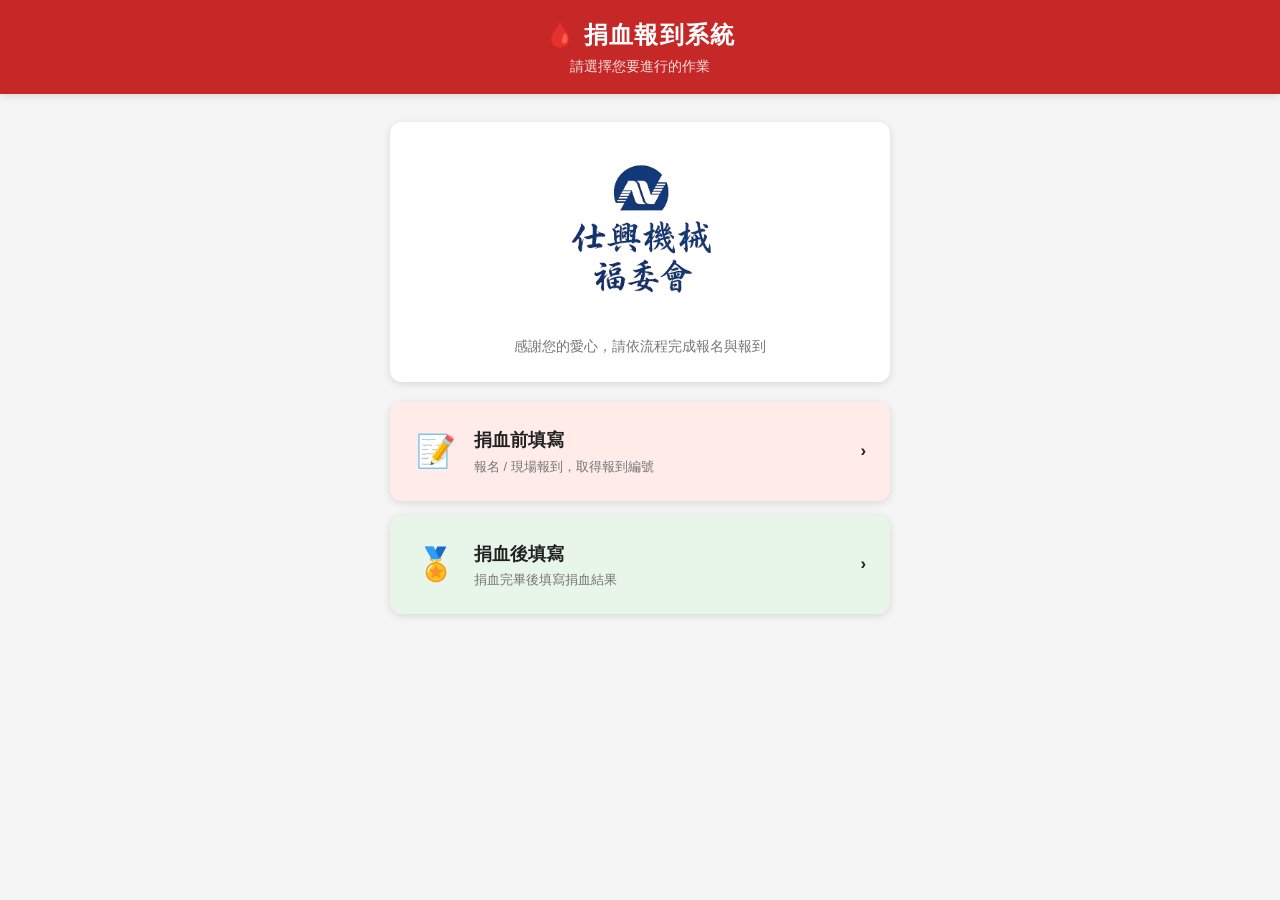
==== index.html @ e0319ebe "initial commit" ====
<!DOCTYPE html>
<html lang="zh-TW">
<head>
  <meta charset="UTF-8">
  <meta name="viewport" content="width=device-width, initial-scale=1.0">
  <title>捐血報到系統</title>
  <link rel="stylesheet" href="css/style.css">
</head>
<body>

  <header class="site-header">
    <h1>🩸 捐血報到系統</h1>
    <div class="subtitle">請選擇您要進行的作業</div>
  </header>

  <main class="container">

    <div class="home-banner">
      <img src="photo/OAVWFC-removebg.png" alt="OAVWFC" class="banner-logo">
      <p>感謝您的愛心，請依流程完成報名與報到</p>
    </div>

    <nav class="nav-grid">
      <a href="pre-donation.html" class="nav-btn register">
        <span class="icon">📝</span>
        <div class="info">
          <div class="label">捐血前填寫</div>
          <div class="desc">報名 / 現場報到，取得報到編號</div>
        </div>
        <span>›</span>
      </a>

      <a href="post-donation.html" class="nav-btn donation">
        <span class="icon">🏅</span>
        <div class="info">
          <div class="label">捐血後填寫</div>
          <div class="desc">捐血完畢後填寫捐血結果</div>
        </div>
        <span>›</span>
      </a>
    </nav>

  </main>

</body>
</html>
---- css/style.css ----
/* =============================================
   捐血報到系統 - 共用樣式
   ============================================= */

:root {
  --red:        #C62828;
  --red-dark:   #8E0000;
  --red-light:  #FFEBEE;
  --orange:     #E65100;
  --green:      #2E7D32;
  --green-light:#E8F5E9;
  --blue:       #1565C0;
  --gray-100:   #F5F5F5;
  --gray-300:   #E0E0E0;
  --gray-600:   #757575;
  --gray-900:   #212121;
  --white:      #FFFFFF;
  --shadow:     0 2px 8px rgba(0,0,0,0.12);
  --radius:     12px;
  --radius-sm:  8px;
}

/* ── Reset ── */
*, *::before, *::after { box-sizing: border-box; margin: 0; padding: 0; }

html { font-size: 16px; }

body {
  font-family: -apple-system, BlinkMacSystemFont, 'Segoe UI', 'Microsoft JhengHei',
               'PingFang TC', sans-serif;
  background: var(--gray-100);
  color: var(--gray-900);
  min-height: 100vh;
  line-height: 1.6;
}

/* ── Header ── */
.site-header {
  background: var(--red);
  color: var(--white);
  padding: 16px 20px;
  text-align: center;
  box-shadow: var(--shadow);
  position: sticky;
  top: 0;
  z-index: 100;
}

.site-header h1 {
  font-size: 1.3rem;
  font-weight: 700;
  letter-spacing: 0.05em;
}

.site-header .subtitle {
  font-size: 0.85rem;
  opacity: 0.85;
  margin-top: 2px;
}

/* ── Container ── */
.container {
  max-width: 540px;
  margin: 0 auto;
  padding: 20px 16px 40px;
}

/* ── Card ── */
.card {
  background: var(--white);
  border-radius: var(--radius);
  padding: 24px 20px;
  box-shadow: var(--shadow);
  margin-bottom: 16px;
}

.card-title {
  font-size: 1.1rem;
  font-weight: 700;
  color: var(--red);
  margin-bottom: 16px;
  padding-bottom: 10px;
  border-bottom: 2px solid var(--red-light);
  display: flex;
  align-items: center;
  gap: 8px;
}

/* ── 首頁導覽按鈕 ── */
.nav-grid {
  display: flex;
  flex-direction: column;
  gap: 14px;
  margin-top: 8px;
}

.nav-btn {
  display: flex;
  align-items: center;
  gap: 16px;
  padding: 20px;
  border-radius: var(--radius);
  text-decoration: none;
  color: var(--gray-900);
  font-size: 1.05rem;
  font-weight: 600;
  box-shadow: var(--shadow);
  transition: transform 0.15s, box-shadow 0.15s;
}

.nav-btn:hover  { transform: translateY(-2px); box-shadow: 0 4px 16px rgba(0,0,0,0.18); }
.nav-btn:active { transform: translateY(0); }

.nav-btn.register { background: #FFEBE8; }
.nav-btn.checkin  { background: #FFF3E0; }
.nav-btn.donation { background: #E8F5E9; }

.nav-btn .icon {
  font-size: 2rem;
  width: 44px;
  text-align: center;
  flex-shrink: 0;
}

.nav-btn .info { flex: 1; }
.nav-btn .info .label { font-size: 1.1rem; }
.nav-btn .info .desc  { font-size: 0.8rem; color: var(--gray-600); margin-top: 2px; font-weight: 400; }

/* ── 表單 ── */
.form-group {
  margin-bottom: 18px;
}

.form-group label {
  display: block;
  font-size: 0.92rem;
  font-weight: 600;
  color: var(--gray-900);
  margin-bottom: 6px;
}

.form-group label .required {
  color: var(--red);
  margin-left: 2px;
}

.form-control {
  width: 100%;
  padding: 12px 14px;
  border: 1.5px solid var(--gray-300);
  border-radius: var(--radius-sm);
  font-size: 1rem;
  font-family: inherit;
  color: var(--gray-900);
  background: var(--white);
  transition: border-color 0.15s;
  -webkit-appearance: none;
  appearance: none;
}

.form-control:focus {
  outline: none;
  border-color: var(--red);
  box-shadow: 0 0 0 3px rgba(198, 40, 40, 0.12);
}

.form-control.error  { border-color: var(--red); }
.form-control select { cursor: pointer; }

select.form-control {
  background-image: url("data:image/svg+xml,%3Csvg xmlns='http://www.w3.org/2000/svg' width='12' height='8' viewBox='0 0 12 8'%3E%3Cpath d='M1 1l5 5 5-5' stroke='%23757575' stroke-width='1.5' fill='none' stroke-linecap='round'/%3E%3C/svg%3E");
  background-repeat: no-repeat;
  background-position: right 14px center;
  padding-right: 36px;
}

.field-hint {
  font-size: 0.8rem;
  color: var(--gray-600);
  margin-top: 4px;
}

/* ── 按鈕 ── */
.btn {
  display: block;
  width: 100%;
  padding: 14px;
  border: none;
  border-radius: var(--radius-sm);
  font-size: 1rem;
  font-weight: 700;
  font-family: inherit;
  cursor: pointer;
  transition: background 0.15s, transform 0.1s;
  letter-spacing: 0.03em;
}

.btn:active { transform: scale(0.98); }

.btn-primary { background: var(--red);   color: var(--white); }
.btn-primary:hover { background: var(--red-dark); }

.btn-orange { background: var(--orange); color: var(--white); }
.btn-orange:hover { background: #BF360C; }

.btn-green  { background: var(--green);  color: var(--white); }
.btn-green:hover { background: #1B5E20; }

.btn-outline {
  background: var(--white);
  color: var(--red);
  border: 2px solid var(--red);
}
.btn-outline:hover { background: var(--red-light); }

.btn-outline-blue {
  background: var(--white);
  color: #1565C0;
  border: 2px solid #1565C0;
}
.btn-outline-blue:hover { background: #E3F2FD; }

.btn-gray {
  background: var(--gray-300);
  color: var(--gray-600);
}

.btn + .btn { margin-top: 10px; }

.btn:disabled {
  opacity: 0.55;
  cursor: not-allowed;
  transform: none;
}

/* ── Tabs ── */
.tabs {
  display: flex;
  background: var(--gray-100);
  border-radius: var(--radius-sm);
  padding: 4px;
  margin-bottom: 20px;
  gap: 4px;
}

.tab-btn {
  flex: 1;
  padding: 10px 8px;
  border: none;
  border-radius: 6px;
  font-size: 0.9rem;
  font-weight: 600;
  font-family: inherit;
  cursor: pointer;
  background: transparent;
  color: var(--gray-600);
  transition: background 0.15s, color 0.15s;
}

.tab-btn.active {
  background: var(--white);
  color: var(--red);
  box-shadow: 0 1px 4px rgba(0,0,0,0.1);
}

.tab-panel { display: none; }
.tab-panel.active { display: block; }

/* ── 結果顯示 ── */
.result-box {
  border-radius: var(--radius-sm);
  padding: 16px;
  margin-top: 16px;
  display: none;
  animation: fadeIn 0.25s ease;
}

@keyframes fadeIn {
  from { opacity: 0; transform: translateY(-6px); }
  to   { opacity: 1; transform: translateY(0); }
}

.result-box.success {
  background: var(--green-light);
  border: 1.5px solid #A5D6A7;
  color: var(--green);
  display: block;
}

.result-box.error {
  background: var(--red-light);
  border: 1.5px solid #EF9A9A;
  color: var(--red);
  display: block;
}

.result-box.warning {
  background: #FFF8E1;
  border: 1.5px solid #FFE082;
  color: #E65100;
  display: block;
}

.result-box .result-title {
  font-weight: 700;
  font-size: 1.05rem;
  margin-bottom: 8px;
  display: flex;
  align-items: center;
  gap: 6px;
}

.result-box .result-detail {
  font-size: 0.95rem;
}

.result-box .checkin-number {
  font-size: 2rem;
  font-weight: 700;
  text-align: center;
  margin: 10px 0 4px;
  letter-spacing: 0.1em;
}

.result-box .checkin-label {
  text-align: center;
  font-size: 0.85rem;
  opacity: 0.8;
}

/* ── Loading ── */
.loading {
  display: flex;
  align-items: center;
  justify-content: center;
  gap: 10px;
  padding: 16px;
  color: var(--gray-600);
  font-size: 0.95rem;
}

.spinner {
  width: 20px;
  height: 20px;
  border: 2.5px solid var(--gray-300);
  border-top-color: var(--red);
  border-radius: 50%;
  animation: spin 0.7s linear infinite;
  flex-shrink: 0;
}

@keyframes spin { to { transform: rotate(360deg); } }

/* ── Y/N 選擇按鈕 ── */
.yn-group {
  display: flex;
  gap: 12px;
  margin-top: 6px;
}

.yn-btn {
  flex: 1;
  padding: 20px 14px;
  border: 2.5px solid var(--gray-300);
  border-radius: var(--radius-sm);
  font-size: 1.25rem;
  font-weight: 700;
  font-family: inherit;
  cursor: pointer;
  background: var(--white);
  color: var(--gray-600);
  transition: all 0.15s;
  line-height: 1.4;
}

.yn-btn.yn-success {
  background: #E8F5E9;
  border-color: #A5D6A7;
  color: var(--green);
}

.yn-btn.yn-fail {
  background: #FFEBEE;
  border-color: #EF9A9A;
  color: var(--red);
}

.yn-btn.yn-success:hover { background: #C8E6C9; }
.yn-btn.yn-fail:hover    { background: #FFCDD2; }

.yn-btn.selected-y {
  background: var(--green);
  border-color: var(--green);
  color: var(--white);
  box-shadow: 0 2px 8px rgba(46,125,50,0.35);
}

.yn-btn.selected-n {
  background: var(--red);
  border-color: var(--red);
  color: var(--white);
  box-shadow: 0 2px 8px rgba(198,40,40,0.35);
}

/* ── 返回連結 ── */
.back-link {
  display: inline-flex;
  align-items: center;
  gap: 6px;
  color: var(--red);
  text-decoration: none;
  font-size: 0.9rem;
  font-weight: 600;
  margin-bottom: 16px;
  padding: 4px 0;
}

.back-link:hover { text-decoration: underline; }

/* ── 步驟標示 ── */
.step-badge {
  display: inline-block;
  background: var(--red);
  color: var(--white);
  font-size: 0.75rem;
  font-weight: 700;
  padding: 2px 8px;
  border-radius: 99px;
  margin-bottom: 8px;
}

/* ── 首頁 Banner ── */
.home-banner {
  background: var(--white);
  color: var(--gray-900);
  border-radius: var(--radius);
  padding: 24px 20px;
  text-align: center;
  margin-bottom: 20px;
  box-shadow: var(--shadow);
}

.home-banner .banner-logo {
  max-width: 180px;
  width: 60%;
  height: auto;
  border-radius: 8px;
  margin-bottom: 10px;
  display: block;
  margin-left: auto;
  margin-right: auto;
}

.home-banner p { font-size: 0.9rem; color: var(--gray-600); margin-top: 4px; }

/* ── 驗證錯誤訊息 ── */
.error-msg {
  color: var(--red);
  font-size: 0.82rem;
  margin-top: 4px;
  display: none;
}

.error-msg.show { display: block; }

/* ── Responsive ── */
@media (min-width: 600px) {
  .site-header h1 { font-size: 1.5rem; }
  .container { padding: 28px 20px 60px; }
  .nav-btn { padding: 24px; }
}
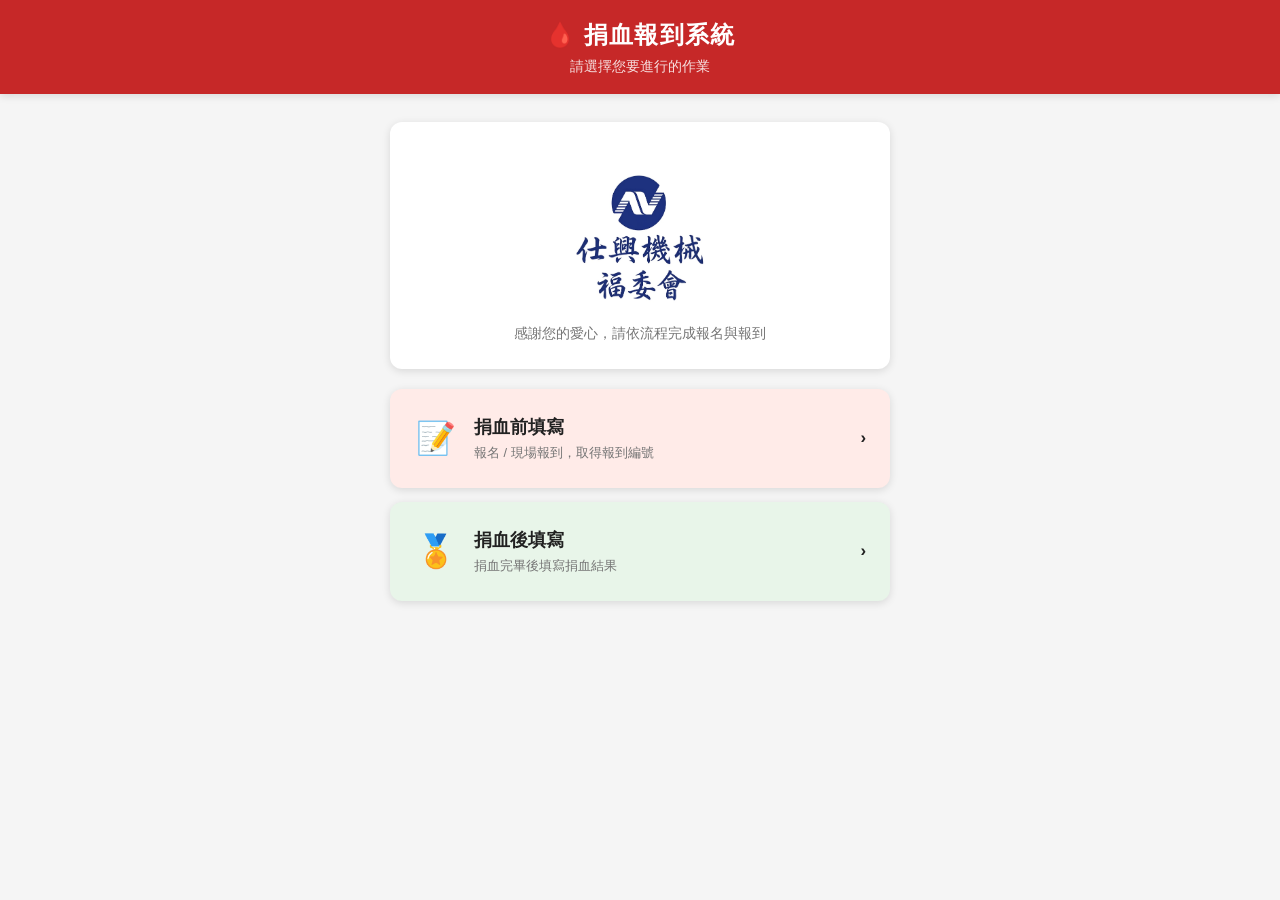
==== commit 15c2e9ff: "Update homepage logo image" ====
--- a/index.html
+++ b/index.html
@@ -16,7 +16,7 @@
   <main class="container">
 
     <div class="home-banner">
-      <img src="photo/OAVWFC-removebg.png" alt="OAVWFC" class="banner-logo">
+      <img src="oavwfc.png" alt="OAVWFC" class="banner-logo">
       <p>感謝您的愛心，請依流程完成報名與報到</p>
     </div>
 
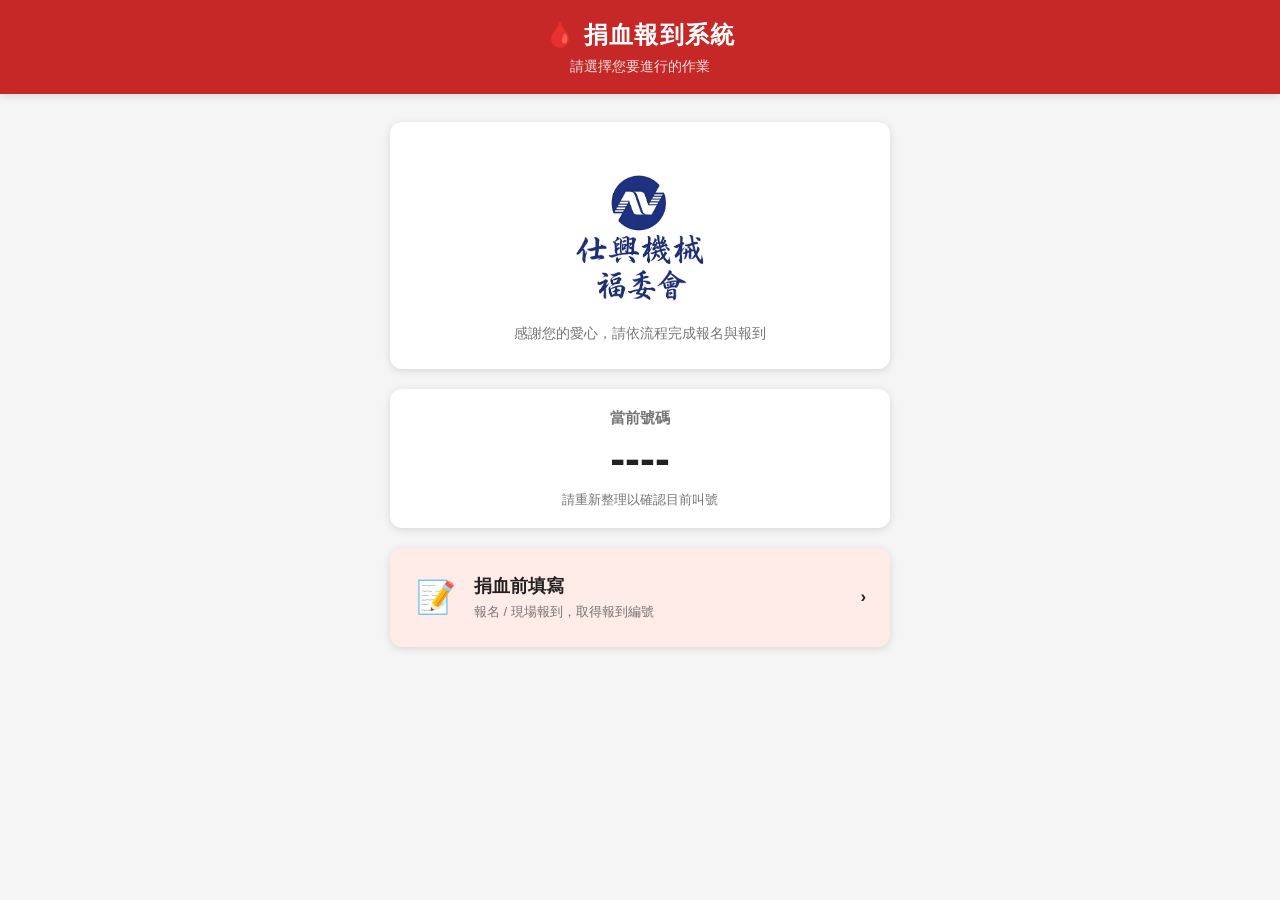
==== commit d52191b4: "feat: add current call number display" ====
--- a/index.html
+++ b/index.html
@@ -5,6 +5,7 @@
   <meta name="viewport" content="width=device-width, initial-scale=1.0">
   <title>捐血報到系統</title>
   <link rel="stylesheet" href="css/style.css">
+  <script src="js/config.js"></script>
 </head>
 <body>
 
@@ -20,6 +21,12 @@
       <p>感謝您的愛心，請依流程完成報名與報到</p>
     </div>
 
+    <section class="current-number-card" aria-live="polite">
+      <div class="current-number-label">當前號碼</div>
+      <div class="current-number-value" id="currentNumber">----</div>
+      <div class="current-number-note">請重新整理以確認目前叫號</div>
+    </section>
+
     <nav class="nav-grid">
       <a href="pre-donation.html" class="nav-btn register">
         <span class="icon">📝</span>
@@ -30,7 +37,7 @@
         <span>›</span>
       </a>
 
-      <a href="post-donation.html" class="nav-btn donation">
+      <a href="post-donation.html" class="nav-btn donation hidden">
         <span class="icon">🏅</span>
         <div class="info">
           <div class="label">捐血後填寫</div>
@@ -42,5 +49,23 @@
 
   </main>
 
+  <script>
+    async function loadCurrentNumber() {
+      try {
+        const res = await fetch(CONFIG.GAS_URL, {
+          method: 'POST',
+          body: JSON.stringify({ action: 'get_current_call_number' }),
+        });
+        const data = await res.json();
+        if (data.status === 'success' && data.number) {
+          document.getElementById('currentNumber').textContent = String(data.number).padStart(4, '0');
+        }
+      } catch (err) {
+        document.getElementById('currentNumber').textContent = '----';
+      }
+    }
+
+    loadCurrentNumber();
+  </script>
 </body>
 </html>
--- a/css/style.css
+++ b/css/style.css
@@ -453,6 +453,41 @@
 
 .home-banner p { font-size: 0.9rem; color: var(--gray-600); margin-top: 4px; }
 
+.hidden {
+  display: none !important;
+}
+
+.current-number-card {
+  background: var(--white);
+  border-radius: var(--radius);
+  padding: 18px 20px;
+  text-align: center;
+  margin-bottom: 20px;
+  box-shadow: var(--shadow);
+}
+
+.current-number-label {
+  color: var(--gray-600);
+  font-size: 0.92rem;
+  font-weight: 700;
+  margin-bottom: 6px;
+}
+
+.current-number-value {
+  color: var(--gray-900);
+  font-size: 2.8rem;
+  font-weight: 900;
+  line-height: 1;
+  letter-spacing: 0;
+  font-variant-numeric: tabular-nums;
+}
+
+.current-number-note {
+  color: var(--gray-600);
+  font-size: 0.82rem;
+  margin-top: 8px;
+}
+
 /* ── 驗證錯誤訊息 ── */
 .error-msg {
   color: var(--red);
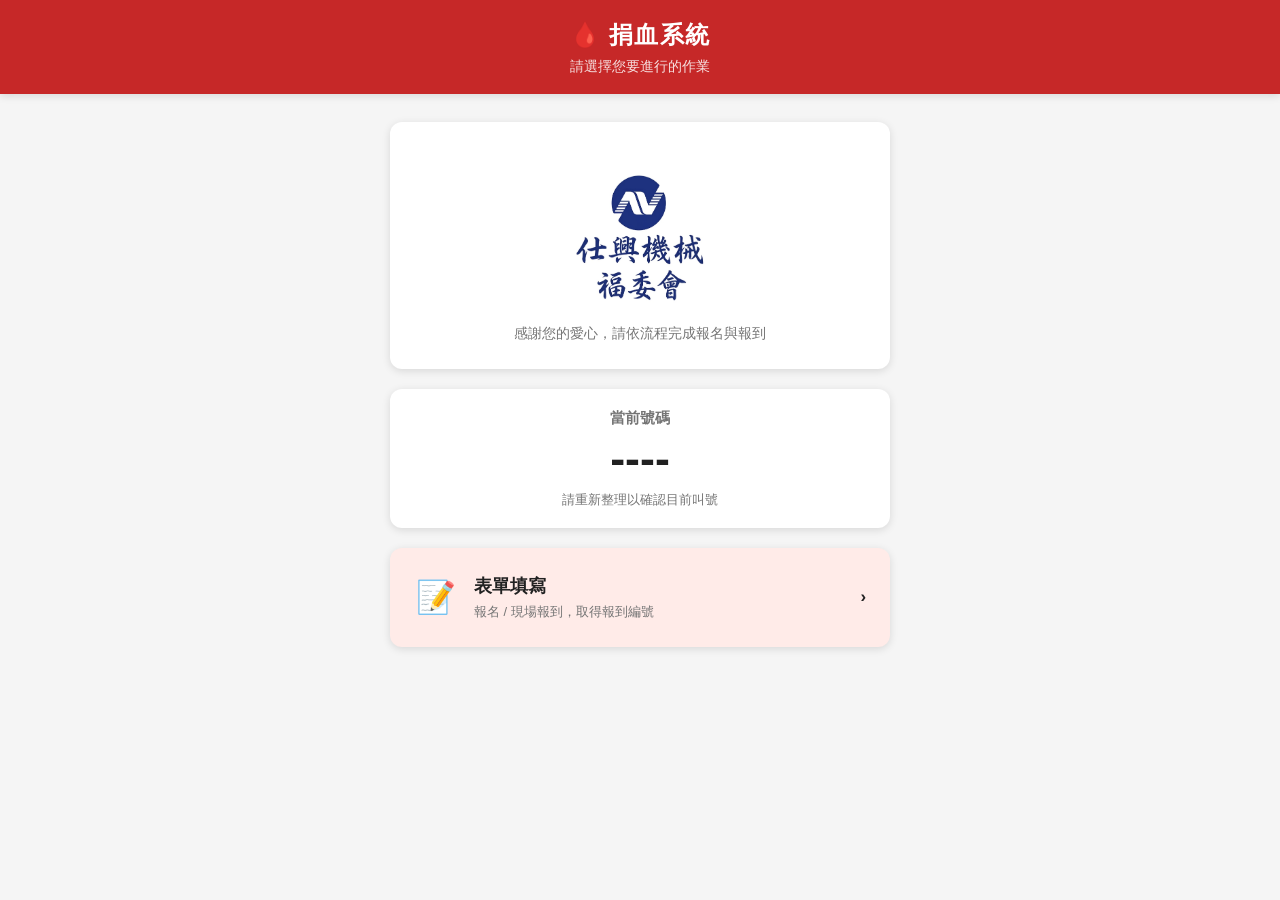
==== commit 6ae08110: "feat: refine donation site labels and admin options" ====
--- a/index.html
+++ b/index.html
@@ -3,14 +3,14 @@
 <head>
   <meta charset="UTF-8">
   <meta name="viewport" content="width=device-width, initial-scale=1.0">
-  <title>捐血報到系統</title>
+  <title>捐血系統</title>
   <link rel="stylesheet" href="css/style.css">
   <script src="js/config.js"></script>
 </head>
 <body>
 
   <header class="site-header">
-    <h1>🩸 捐血報到系統</h1>
+    <h1>🩸 捐血系統</h1>
     <div class="subtitle">請選擇您要進行的作業</div>
   </header>
 
@@ -31,7 +31,7 @@
       <a href="pre-donation.html" class="nav-btn register">
         <span class="icon">📝</span>
         <div class="info">
-          <div class="label">捐血前填寫</div>
+          <div class="label">表單填寫</div>
           <div class="desc">報名 / 現場報到，取得報到編號</div>
         </div>
         <span>›</span>
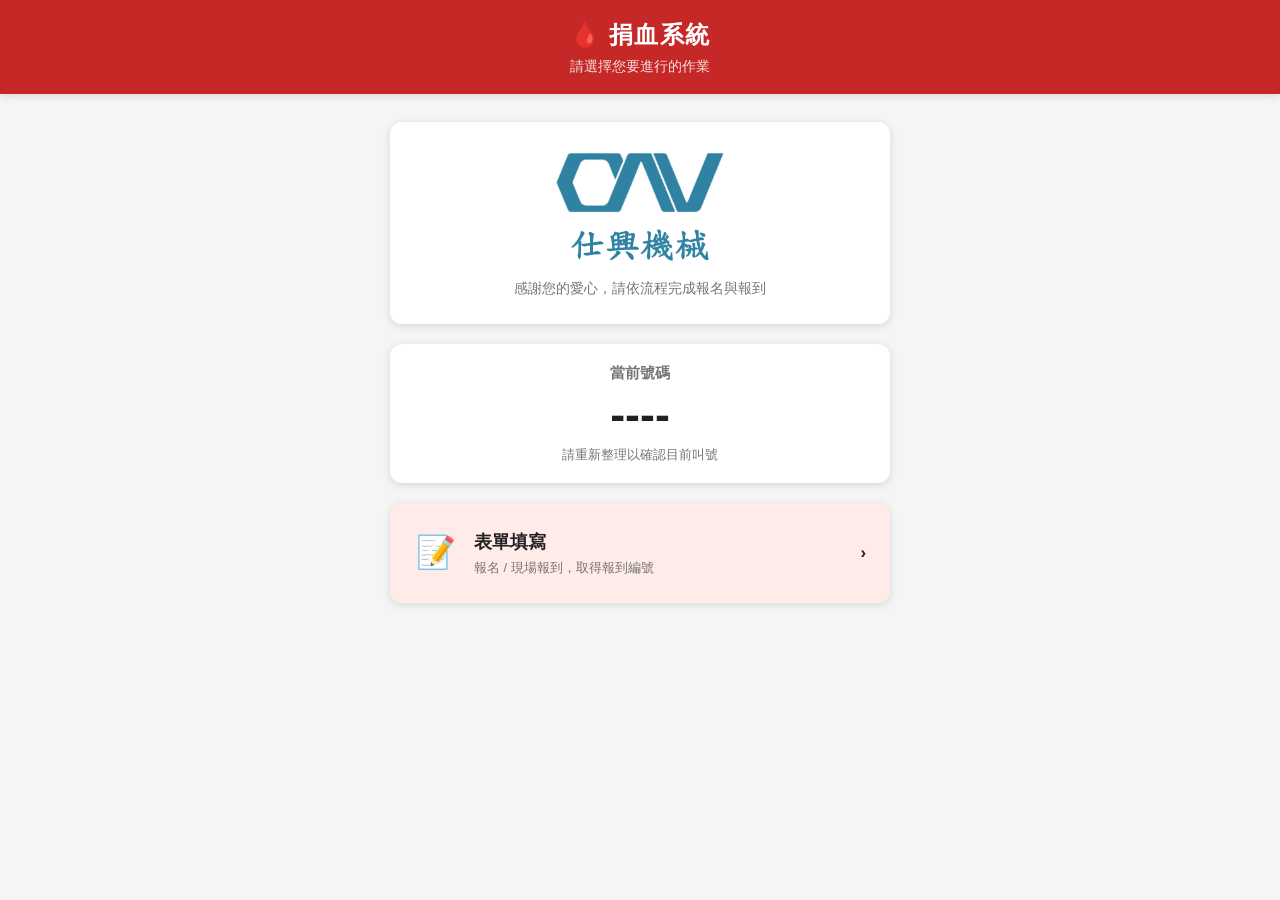
==== commit 5693e26f: "feat: add event title, waiting range, and new OAV logo - Replace homepage logo with OAV mark and 仕興機" ====
--- a/index.html
+++ b/index.html
@@ -17,13 +17,15 @@
   <main class="container">
 
     <div class="home-banner">
-      <img src="oavwfc.png" alt="OAVWFC" class="banner-logo">
+      <img src="oav-logo.png" alt="仕興機械" class="banner-logo">
+      <div class="event-title hidden" id="eventTitle"></div>
       <p>感謝您的愛心，請依流程完成報名與報到</p>
     </div>
 
     <section class="current-number-card" aria-live="polite">
       <div class="current-number-label">當前號碼</div>
       <div class="current-number-value" id="currentNumber">----</div>
+      <div class="waiting-range hidden" id="waitingRange"></div>
       <div class="current-number-note">請重新整理以確認目前叫號</div>
     </section>
 
@@ -50,6 +52,21 @@
   </main>
 
   <script>
+    const WAITING_RANGE_SIZE = 5; // 當前號碼之後幾號請到現場等候
+
+    function pad4(num) {
+      return String(num).padStart(4, '0');
+    }
+
+    function showWaitingRange(current) {
+      const el = document.getElementById('waitingRange');
+      const start = current + 1;
+      const end = Math.min(current + WAITING_RANGE_SIZE, 9999);
+      if (start > 9999) return;
+      el.textContent = pad4(start) + ' ~ ' + pad4(end) + ' 請到現場等候';
+      el.classList.remove('hidden');
+    }
+
     async function loadCurrentNumber() {
       try {
         const res = await fetch(CONFIG.GAS_URL, {
@@ -58,14 +75,34 @@
         });
         const data = await res.json();
         if (data.status === 'success' && data.number) {
-          document.getElementById('currentNumber').textContent = String(data.number).padStart(4, '0');
+          document.getElementById('currentNumber').textContent = pad4(data.number);
+          const current = parseInt(data.number, 10);
+          if (!isNaN(current)) showWaitingRange(current);
         }
       } catch (err) {
         document.getElementById('currentNumber').textContent = '----';
       }
     }
 
+    async function loadEventTitle() {
+      try {
+        const res = await fetch(CONFIG.GAS_URL, {
+          method: 'POST',
+          body: JSON.stringify({ action: 'get_event_title' }),
+        });
+        const data = await res.json();
+        if (data.status === 'success' && data.title) {
+          const el = document.getElementById('eventTitle');
+          el.textContent = data.title;
+          el.classList.remove('hidden');
+        }
+      } catch (err) {
+        // 讀取失敗時不顯示標題
+      }
+    }
+
     loadCurrentNumber();
+    loadEventTitle();
   </script>
 </body>
 </html>
--- a/css/style.css
+++ b/css/style.css
@@ -451,6 +451,15 @@
   margin-right: auto;
 }
 
+.home-banner .event-title {
+  font-size: 1.05rem;
+  font-weight: 700;
+  color: var(--red);
+  line-height: 1.5;
+  margin: 4px 0 8px;
+  word-break: break-word;
+}
+
 .home-banner p { font-size: 0.9rem; color: var(--gray-600); margin-top: 4px; }
 
 .hidden {
@@ -482,6 +491,19 @@
   font-variant-numeric: tabular-nums;
 }
 
+.waiting-range {
+  display: inline-block;
+  margin-top: 12px;
+  padding: 8px 16px;
+  background: #FFF8E1;
+  border: 1px solid #FFE082;
+  border-radius: 999px;
+  color: #8A5A00;
+  font-size: 1rem;
+  font-weight: 700;
+  font-variant-numeric: tabular-nums;
+}
+
 .current-number-note {
   color: var(--gray-600);
   font-size: 0.82rem;
